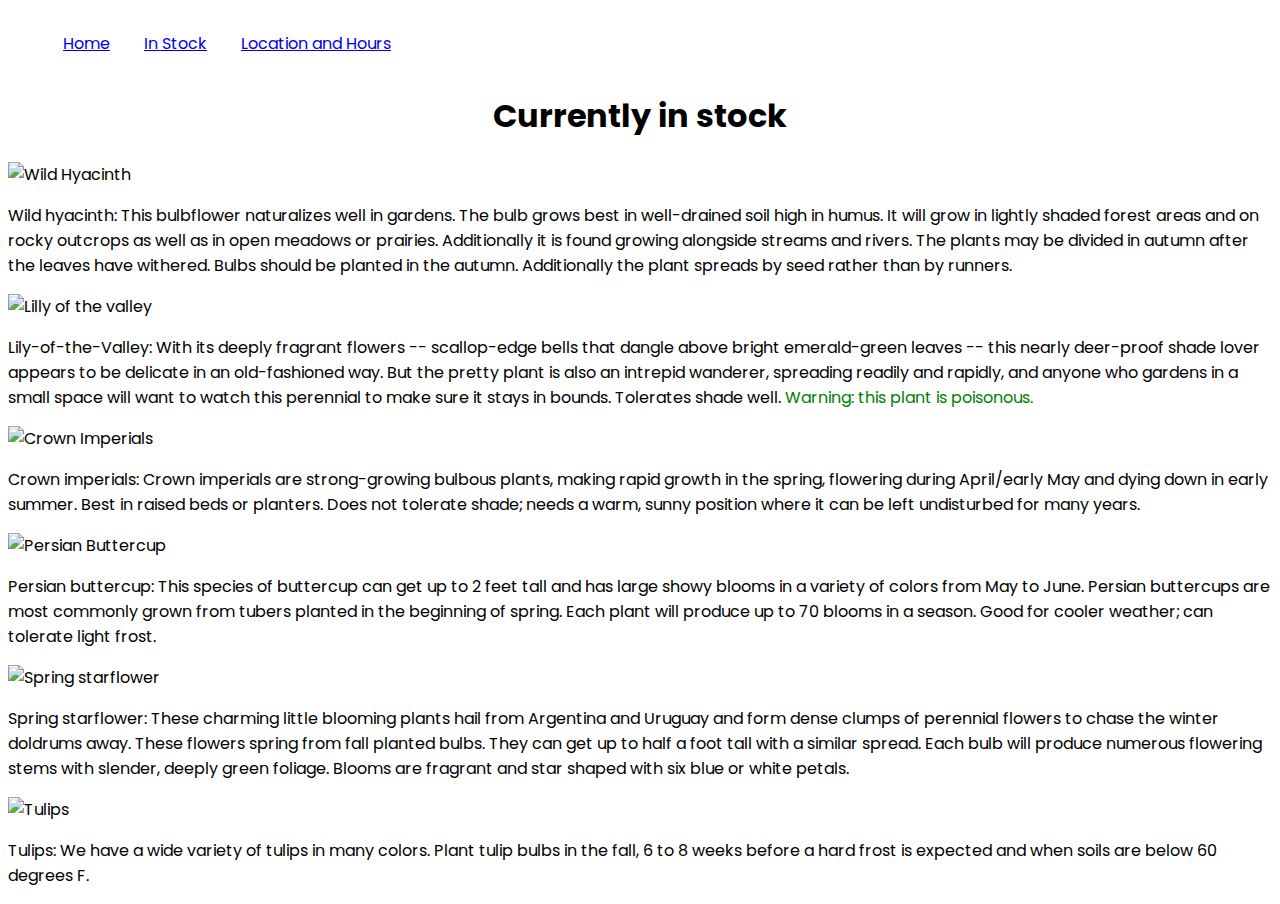
==== in-stock.html @ 5bf9486e "Create pages" ====
<!DOCTYPE html>
<html lang="en">
<head>
    <meta charset="UTF-8">
    <meta name="viewport" content="width=device-width, initial-scale=1.0">
    <meta http-equiv="X-UA-Compatible" content="ie=edge">
    <link href="https://fonts.googleapis.com/css?family=Poppins&display=swap" rel="stylesheet">
    <link rel = "stylesheet" type = "text/css" href = "style.css">
    <title>Our Stock</title>
</head>
<body>
<nav>
    <ul>
        <li><a href="index.html">Home</a></li>
        <li><a href="in-stock.html">In Stock</a></li>
        <li><a href="info.html">Location and Hours</a></li>
    </ul>
</nav>
 <header>
   <div class="decor"><h1>Currently in stock</h1></div>
 </header>
 
 <main>
 <section>
    <div class="wild-hyacinth">
        <img src="/Users/daianedasilva/Momentum/w1d2-small-business-html-DaianeS26/starter_files/images/wild-hyacinth.jpg" alt="Wild Hyacinth">
        <p>Wild hyacinth: This bulbflower naturalizes well in gardens. The bulb grows best in well-drained soil high in humus. It will grow in lightly shaded forest areas and on rocky outcrops as well as in open meadows or prairies. Additionally it is found growing alongside streams and rivers. The plants may be divided in autumn after the leaves have withered. Bulbs should be planted in the autumn. Additionally the plant spreads by seed rather than by runners.</p>
    </div>
    <div class="lilly">
        <img src="/Users/daianedasilva/Momentum/w1d2-small-business-html-DaianeS26/starter_files/images/lily-of-the-valley.jpg" alt="Lilly of the valley">
        <p>Lily-of-the-Valley: With its deeply fragrant flowers -- scallop-edge bells that dangle above bright emerald-green leaves -- this nearly deer-proof shade lover appears to be delicate in an old-fashioned way. But the pretty plant is also an intrepid wanderer, spreading readily and rapidly, and anyone who gardens in a small space will want to watch this perennial to make sure it stays in bounds. Tolerates shade well. <span class="bold">Warning: this plant is poisonous.</span></p>
    </div>
    <div class="imperials">
        <img src="/Users/daianedasilva/Momentum/w1d2-small-business-html-DaianeS26/starter_files/images/crown-imperials.jpg" alt="Crown Imperials">
        <p>Crown imperials: Crown imperials are strong-growing bulbous plants, making rapid growth in the spring, flowering during April/early May and dying down in early summer. Best in raised beds or planters. Does not tolerate shade; needs a warm, sunny position where it can be left undisturbed for many years.</p>
    </div>
    <div class="buttercup">
        <img src="/Users/daianedasilva/Momentum/w1d2-small-business-html-DaianeS26/starter_files/images/persian-buttercup.jpg" alt="Persian Buttercup">
        <p>Persian buttercup: This species of buttercup can get up to 2 feet tall and has large showy blooms in a variety of colors from May to June. Persian buttercups are most commonly grown from tubers planted in the beginning of spring. Each plant will produce up to 70 blooms in a season. Good for cooler weather; can tolerate light frost.</p>
    </div>
    <div class="starflower">
        <img src="/Users/daianedasilva/Momentum/w1d2-small-business-html-DaianeS26/starter_files/images/spring-starflower.jpg" alt="Spring starflower">
        <p>Spring starflower: These charming little blooming plants hail from Argentina and Uruguay and form dense clumps of perennial flowers to chase the winter doldrums away. These flowers spring from fall planted bulbs. They can get up to half a foot tall with a similar spread. Each bulb will produce numerous flowering stems with slender, deeply green foliage. Blooms are fragrant and star shaped with six blue or white petals.</p>
    </div>
    <div class="tulip">
        <img src="/Users/daianedasilva/Momentum/w1d2-small-business-html-DaianeS26/starter_files/images/tulips.jpg" alt="Tulips">
        <p>Tulips: We have a wide variety of tulips in many colors. Plant tulip bulbs in the fall, 6 to 8 weeks before a hard frost is expected and when soils are below 60 degrees F.</p>
    </div>
 </section>
 </main>    
</body>
</html>
---- style.css ----
/* All Pages */

body{
    font-family: 'Poppins', sans-serif;
    /* margin: 0 auto; */
}

nav ul li{
    display: inline-block;
    padding: 15px;
}

header{
    text-align: center;
}

span.bold{
    color: green;
}

/* In stock and Info */
/* 
.decor{
    width: 400px;
    background-color: blue;
    height: 100px;
    margin: 0 auto;
    border-radius: 10px;
}

.decor h1{
    padding-top: 20px;
} */
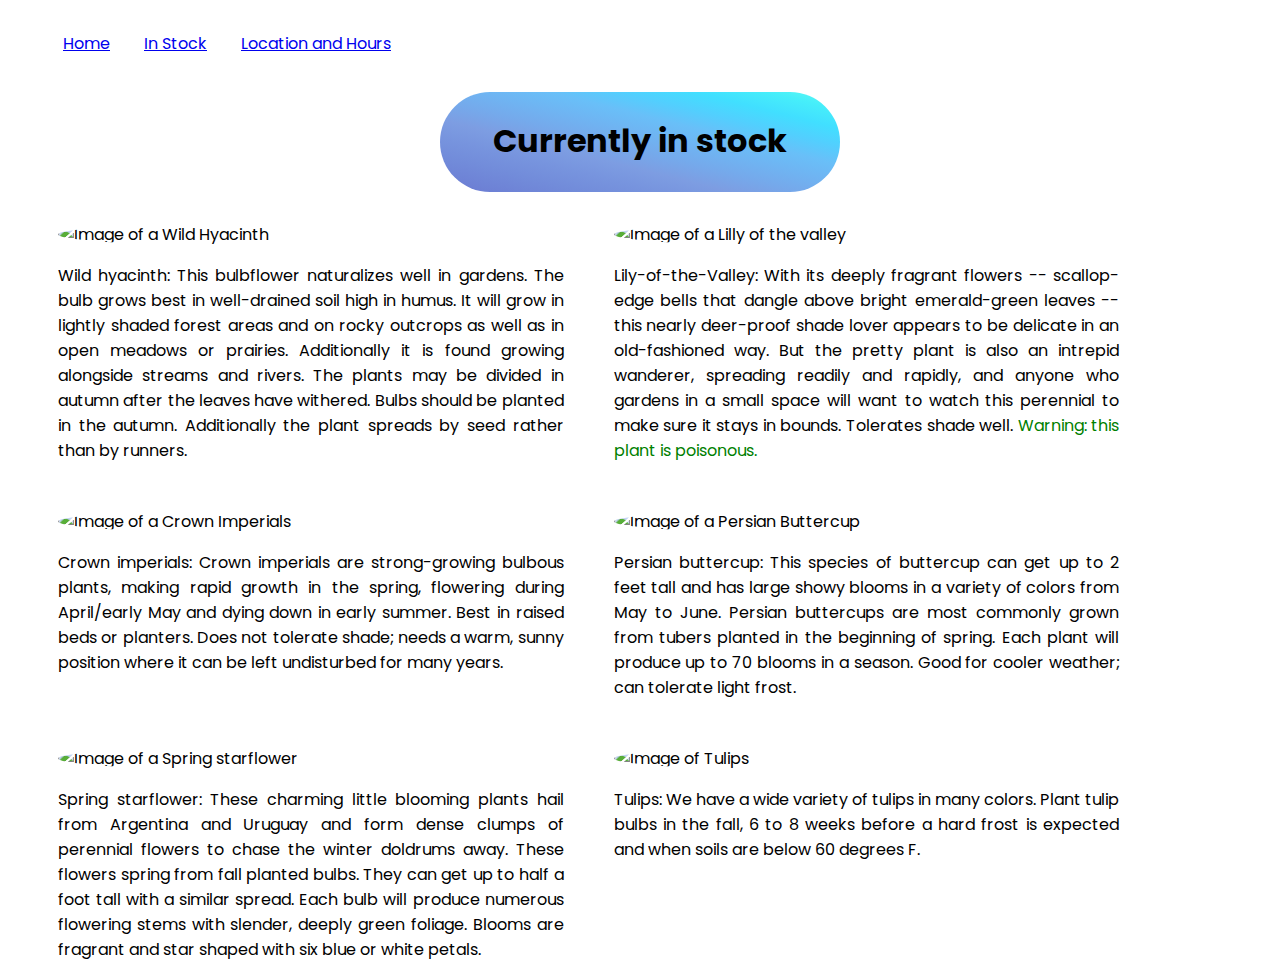
==== commit 90cdf0f6: "Add styles" ====
--- a/in-stock.html
+++ b/in-stock.html
@@ -22,28 +22,28 @@
  
  <main>
  <section>
-    <div class="wild-hyacinth">
-        <img src="/Users/daianedasilva/Momentum/w1d2-small-business-html-DaianeS26/starter_files/images/wild-hyacinth.jpg" alt="Wild Hyacinth">
+    <div class="wild-hyacinth stock">
+        <img class="center left" src="/Users/daianedasilva/Momentum/w1d2-small-business-html-DaianeS26/starter_files/images/wild-hyacinth.jpg" alt="Image of a Wild Hyacinth">
         <p>Wild hyacinth: This bulbflower naturalizes well in gardens. The bulb grows best in well-drained soil high in humus. It will grow in lightly shaded forest areas and on rocky outcrops as well as in open meadows or prairies. Additionally it is found growing alongside streams and rivers. The plants may be divided in autumn after the leaves have withered. Bulbs should be planted in the autumn. Additionally the plant spreads by seed rather than by runners.</p>
     </div>
-    <div class="lilly">
-        <img src="/Users/daianedasilva/Momentum/w1d2-small-business-html-DaianeS26/starter_files/images/lily-of-the-valley.jpg" alt="Lilly of the valley">
+    <div class="lilly stock right">
+        <img class="center" src="/Users/daianedasilva/Momentum/w1d2-small-business-html-DaianeS26/starter_files/images/lily-of-the-valley.jpg" alt="Image of a Lilly of the valley">
         <p>Lily-of-the-Valley: With its deeply fragrant flowers -- scallop-edge bells that dangle above bright emerald-green leaves -- this nearly deer-proof shade lover appears to be delicate in an old-fashioned way. But the pretty plant is also an intrepid wanderer, spreading readily and rapidly, and anyone who gardens in a small space will want to watch this perennial to make sure it stays in bounds. Tolerates shade well. <span class="bold">Warning: this plant is poisonous.</span></p>
     </div>
-    <div class="imperials">
-        <img src="/Users/daianedasilva/Momentum/w1d2-small-business-html-DaianeS26/starter_files/images/crown-imperials.jpg" alt="Crown Imperials">
+    <div class="imperials stock left">
+        <img class="center" src="/Users/daianedasilva/Momentum/w1d2-small-business-html-DaianeS26/starter_files/images/crown-imperials.jpg" alt="Image of a Crown Imperials">
         <p>Crown imperials: Crown imperials are strong-growing bulbous plants, making rapid growth in the spring, flowering during April/early May and dying down in early summer. Best in raised beds or planters. Does not tolerate shade; needs a warm, sunny position where it can be left undisturbed for many years.</p>
     </div>
-    <div class="buttercup">
-        <img src="/Users/daianedasilva/Momentum/w1d2-small-business-html-DaianeS26/starter_files/images/persian-buttercup.jpg" alt="Persian Buttercup">
+    <div class="buttercup stock right">
+        <img class="center" src="/Users/daianedasilva/Momentum/w1d2-small-business-html-DaianeS26/starter_files/images/persian-buttercup.jpg" alt="Image of a Persian Buttercup">
         <p>Persian buttercup: This species of buttercup can get up to 2 feet tall and has large showy blooms in a variety of colors from May to June. Persian buttercups are most commonly grown from tubers planted in the beginning of spring. Each plant will produce up to 70 blooms in a season. Good for cooler weather; can tolerate light frost.</p>
     </div>
-    <div class="starflower">
-        <img src="/Users/daianedasilva/Momentum/w1d2-small-business-html-DaianeS26/starter_files/images/spring-starflower.jpg" alt="Spring starflower">
+    <div class="starflower stock left">
+        <img class="center" src="/Users/daianedasilva/Momentum/w1d2-small-business-html-DaianeS26/starter_files/images/spring-starflower.jpg" alt="Image of a Spring starflower">
         <p>Spring starflower: These charming little blooming plants hail from Argentina and Uruguay and form dense clumps of perennial flowers to chase the winter doldrums away. These flowers spring from fall planted bulbs. They can get up to half a foot tall with a similar spread. Each bulb will produce numerous flowering stems with slender, deeply green foliage. Blooms are fragrant and star shaped with six blue or white petals.</p>
     </div>
-    <div class="tulip">
-        <img src="/Users/daianedasilva/Momentum/w1d2-small-business-html-DaianeS26/starter_files/images/tulips.jpg" alt="Tulips">
+    <div class="tulip stock right">
+        <img class="center" src="/Users/daianedasilva/Momentum/w1d2-small-business-html-DaianeS26/starter_files/images/tulips.jpg" alt="Image of Tulips">
         <p>Tulips: We have a wide variety of tulips in many colors. Plant tulip bulbs in the fall, 6 to 8 weeks before a hard frost is expected and when soils are below 60 degrees F.</p>
     </div>
  </section>
--- a/style.css
+++ b/style.css
@@ -2,7 +2,7 @@
 
 body{
     font-family: 'Poppins', sans-serif;
-    /* margin: 0 auto; */
+    margin: 10 auto;
 }
 
 nav ul li{
@@ -18,16 +18,59 @@
     color: green;
 }
 
+/* Index */
+
+img{
+    border-radius: 20px;
+}
+
+.main-content{
+    padding-top: 20px;
+    margin-left: 20px;
+    margin-right: 20px;
+    text-align: justify;
+    
+}
+
+
 /* In stock and Info */
-/* 
+
 .decor{
     width: 400px;
-    background-color: blue;
+    background-image: linear-gradient(to right top, #6b7ad1, #6e83d6, #728cda, #7794de, #7d9de2, #75a9eb, #6fb4f2, #69bff8, #52cffe, #41dfff, #46eefa, #5ffbf1);
     height: 100px;
     margin: 0 auto;
-    border-radius: 10px;
+    border-radius: 50px;
 }
 
 .decor h1{
-    padding-top: 20px;
-} */+    padding-top: 25px;
+}
+
+/* In stock */
+
+.stock{
+    width: 40%;
+    float: left;
+    padding-top: 30px;
+    margin-left: 30px;
+    text-align: justify;
+    padding-left: 20px;
+}
+
+.center{
+    margin-left: auto;
+    margin-right: auto;
+    display: block;
+    border-radius: 50%;
+}
+
+.right{
+    margin-right: -30px;
+}
+
+/* Info */
+
+.info{
+    padding-top: 30px;
+}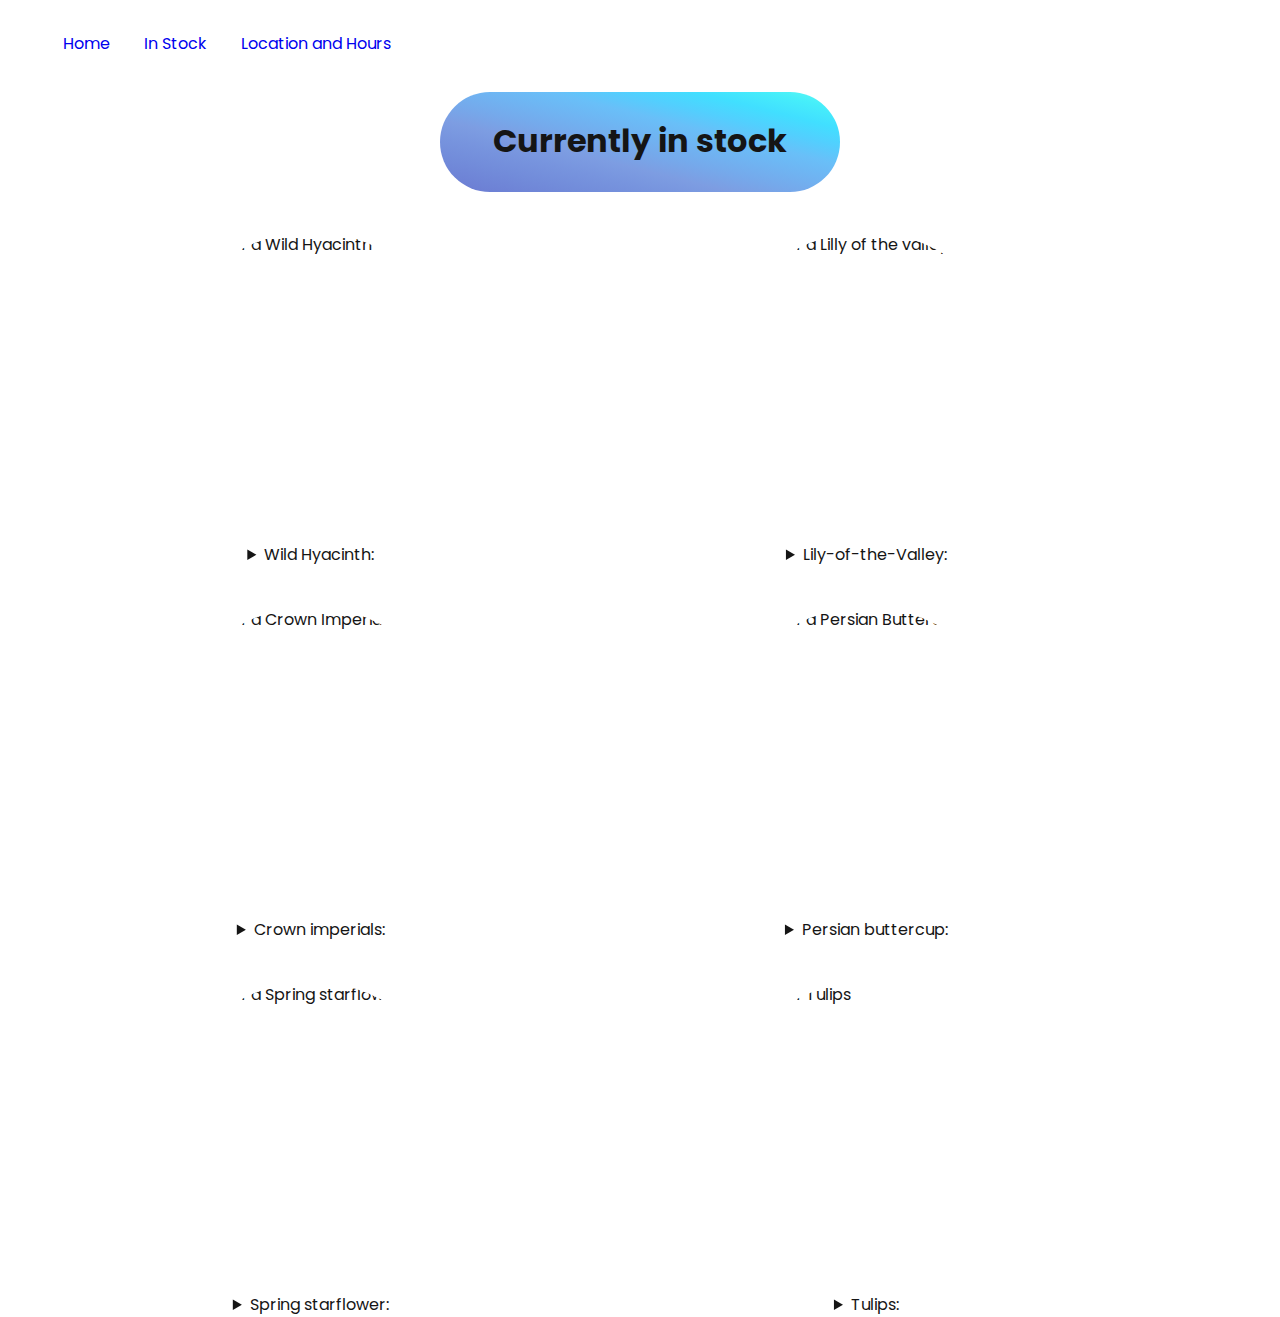
==== commit cd4dd718: "Add images. Change background, images and borders" ====
--- a/in-stock.html
+++ b/in-stock.html
@@ -23,28 +23,47 @@
  <main>
  <section>
     <div class="wild-hyacinth stock">
-        <img class="center left" src="/Users/daianedasilva/Momentum/w1d2-small-business-html-DaianeS26/starter_files/images/wild-hyacinth.jpg" alt="Image of a Wild Hyacinth">
-        <p>Wild hyacinth: This bulbflower naturalizes well in gardens. The bulb grows best in well-drained soil high in humus. It will grow in lightly shaded forest areas and on rocky outcrops as well as in open meadows or prairies. Additionally it is found growing alongside streams and rivers. The plants may be divided in autumn after the leaves have withered. Bulbs should be planted in the autumn. Additionally the plant spreads by seed rather than by runners.</p>
+        <img class="center left" src="/Users/daianedasilva/Momentum/SmallBusiness/w1d2-small-business-html-DaianeS26/starter_files/images/wild-hyacinth.jpg" alt="Image of a Wild Hyacinth">
+        <details>
+        <summary>Wild Hyacinth:</summary>  
+         <p>This bulbflower naturalizes well in gardens. The bulb grows best in well-drained soil high in humus. It will grow in lightly shaded forest areas and on rocky outcrops as well as in open meadows or prairies. Additionally it is found growing alongside streams and rivers. The plants may be divided in autumn after the leaves have withered. Bulbs should be planted in the autumn. Additionally the plant spreads by seed rather than by runners.</p>
+        </details>
+        
     </div>
     <div class="lilly stock right">
-        <img class="center" src="/Users/daianedasilva/Momentum/w1d2-small-business-html-DaianeS26/starter_files/images/lily-of-the-valley.jpg" alt="Image of a Lilly of the valley">
-        <p>Lily-of-the-Valley: With its deeply fragrant flowers -- scallop-edge bells that dangle above bright emerald-green leaves -- this nearly deer-proof shade lover appears to be delicate in an old-fashioned way. But the pretty plant is also an intrepid wanderer, spreading readily and rapidly, and anyone who gardens in a small space will want to watch this perennial to make sure it stays in bounds. Tolerates shade well. <span class="bold">Warning: this plant is poisonous.</span></p>
+        <img class="center" src="/Users/daianedasilva/Momentum/SmallBusiness/w1d2-small-business-html-DaianeS26/starter_files/images/lily-of-the-valley.jpg" alt="Image of a Lilly of the valley">
+     <details>
+        <summary>Lily-of-the-Valley: </summary>
+         <p>With its deeply fragrant flowers -- scallop-edge bells that dangle above bright emerald-green leaves -- this nearly deer-proof shade lover appears to be delicate in an old-fashioned way. But the pretty plant is also an intrepid wanderer, spreading readily and rapidly, and anyone who gardens in a small space will want to watch this perennial to make sure it stays in bounds. Tolerates shade well. <span class="bold">Warning: this plant is poisonous.</span></p>
+    </details>
     </div>
     <div class="imperials stock left">
-        <img class="center" src="/Users/daianedasilva/Momentum/w1d2-small-business-html-DaianeS26/starter_files/images/crown-imperials.jpg" alt="Image of a Crown Imperials">
-        <p>Crown imperials: Crown imperials are strong-growing bulbous plants, making rapid growth in the spring, flowering during April/early May and dying down in early summer. Best in raised beds or planters. Does not tolerate shade; needs a warm, sunny position where it can be left undisturbed for many years.</p>
+        <img class="center" src="/Users/daianedasilva/Momentum/SmallBusiness/w1d2-small-business-html-DaianeS26/starter_files/images/crown-imperials.jpg" alt="Image of a Crown Imperials">
+    <details>
+        <summary>Crown imperials: </summary>
+        <p>Crown imperials are strong-growing bulbous plants, making rapid growth in the spring, flowering during April/early May and dying down in early summer. Best in raised beds or planters. Does not tolerate shade; needs a warm, sunny position where it can be left undisturbed for many years.</p>
+    </details>
     </div>
     <div class="buttercup stock right">
-        <img class="center" src="/Users/daianedasilva/Momentum/w1d2-small-business-html-DaianeS26/starter_files/images/persian-buttercup.jpg" alt="Image of a Persian Buttercup">
-        <p>Persian buttercup: This species of buttercup can get up to 2 feet tall and has large showy blooms in a variety of colors from May to June. Persian buttercups are most commonly grown from tubers planted in the beginning of spring. Each plant will produce up to 70 blooms in a season. Good for cooler weather; can tolerate light frost.</p>
+        <img class="center" src="/Users/daianedasilva/Momentum/SmallBusiness/w1d2-small-business-html-DaianeS26/starter_files/images/persian-buttercup.jpg" alt="Image of a Persian Buttercup">
+     <details>
+         <summary>Persian buttercup: </summary>
+        <p>This species of buttercup can get up to 2 feet tall and has large showy blooms in a variety of colors from May to June. Persian buttercups are most commonly grown from tubers planted in the beginning of spring. Each plant will produce up to 70 blooms in a season. Good for cooler weather; can tolerate light frost.</p>
+    </details>
     </div>
     <div class="starflower stock left">
-        <img class="center" src="/Users/daianedasilva/Momentum/w1d2-small-business-html-DaianeS26/starter_files/images/spring-starflower.jpg" alt="Image of a Spring starflower">
-        <p>Spring starflower: These charming little blooming plants hail from Argentina and Uruguay and form dense clumps of perennial flowers to chase the winter doldrums away. These flowers spring from fall planted bulbs. They can get up to half a foot tall with a similar spread. Each bulb will produce numerous flowering stems with slender, deeply green foliage. Blooms are fragrant and star shaped with six blue or white petals.</p>
+        <img class="center" src="/Users/daianedasilva/Momentum/SmallBusiness/w1d2-small-business-html-DaianeS26/starter_files/images/spring-starflower.jpg" alt="Image of a Spring starflower">
+     <details>
+        <summary>Spring starflower: </summary>
+        <p>These charming little blooming plants hail from Argentina and Uruguay and form dense clumps of perennial flowers to chase the winter doldrums away. These flowers spring from fall planted bulbs. They can get up to half a foot tall with a similar spread. Each bulb will produce numerous flowering stems with slender, deeply green foliage. Blooms are fragrant and star shaped with six blue or white petals.</p>
+    </details>
     </div>
     <div class="tulip stock right">
-        <img class="center" src="/Users/daianedasilva/Momentum/w1d2-small-business-html-DaianeS26/starter_files/images/tulips.jpg" alt="Image of Tulips">
-        <p>Tulips: We have a wide variety of tulips in many colors. Plant tulip bulbs in the fall, 6 to 8 weeks before a hard frost is expected and when soils are below 60 degrees F.</p>
+        <img class="center" src="/Users/daianedasilva/Momentum/SmallBusiness/w1d2-small-business-html-DaianeS26/starter_files/images/tulips.jpg" alt="Image of Tulips">
+    <details>
+        <summary>Tulips:</summary>
+        <p> We have a wide variety of tulips in many colors. Plant tulip bulbs in the fall, 6 to 8 weeks before a hard frost is expected and when soils are below 60 degrees F.</p>
+    </details>
     </div>
  </section>
  </main>    
--- a/style.css
+++ b/style.css
@@ -3,11 +3,31 @@
 body{
     font-family: 'Poppins', sans-serif;
     margin: 10 auto;
+    color: #151515;
+    background-image: url("/Users/daianedasilva/Momentum/SmallBusiness/w1d2-small-business-html-DaianeS26/yellowflowers.jpg");
+    background-size: cover;
 }
 
 nav ul li{
     display: inline-block;
     padding: 15px;
+    
+}
+
+nav a{
+    text-decoration: none;
+}
+
+li a:hover{
+ color: #6b7ad1;
+}
+
+li a:visited{
+    color: green;
+}
+
+li a:active{
+    color: purple;
 }
 
 header{
@@ -15,13 +35,15 @@
 }
 
 span.bold{
-    color: green;
+    color: red;
 }
 
 /* Index */
 
-img{
+header img{
     border-radius: 20px;
+    width: 600px;
+    height: 400px;
 }
 
 .main-content{
@@ -49,6 +71,17 @@
 
 /* In stock */
 
+img{
+    width: 300px;
+    height: 300px;
+    border: 10px solid #fff;
+
+}
+
+details{
+    text-align: center;
+}
+
 .stock{
     width: 40%;
     float: left;
